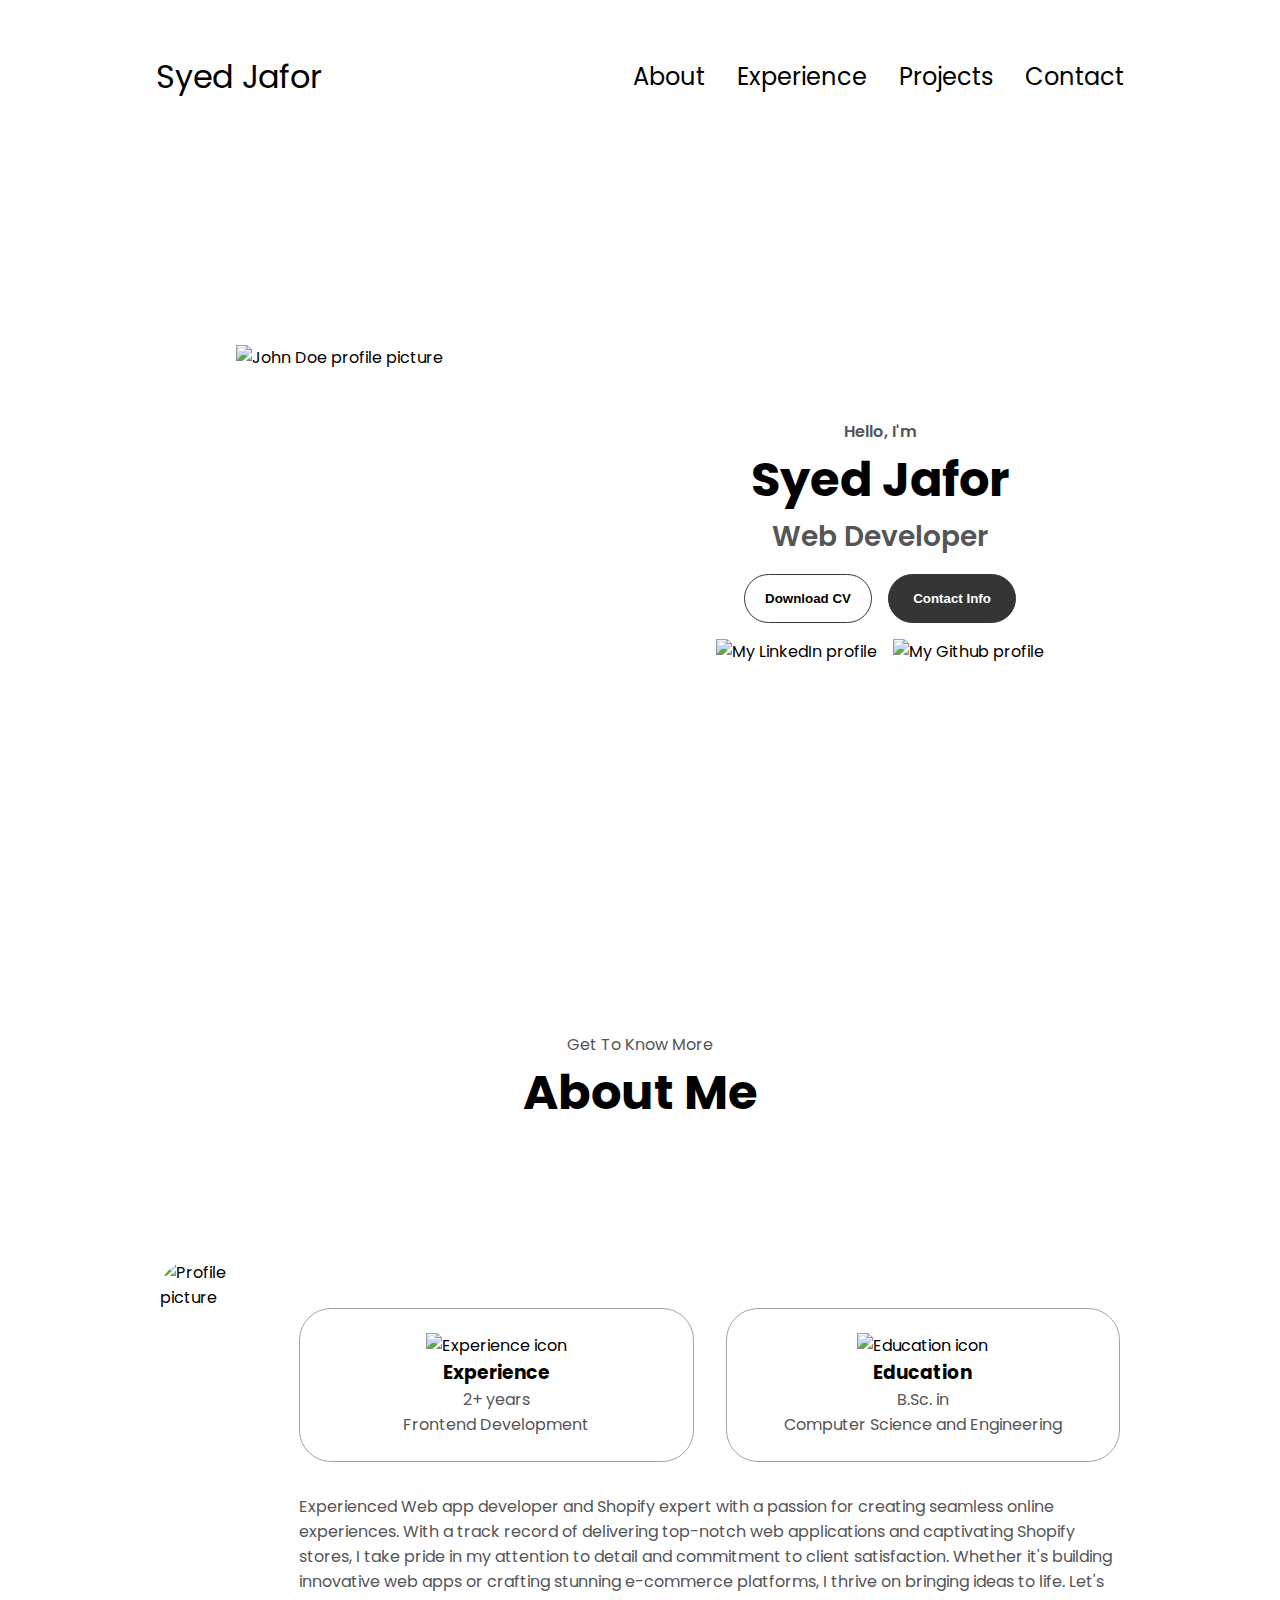
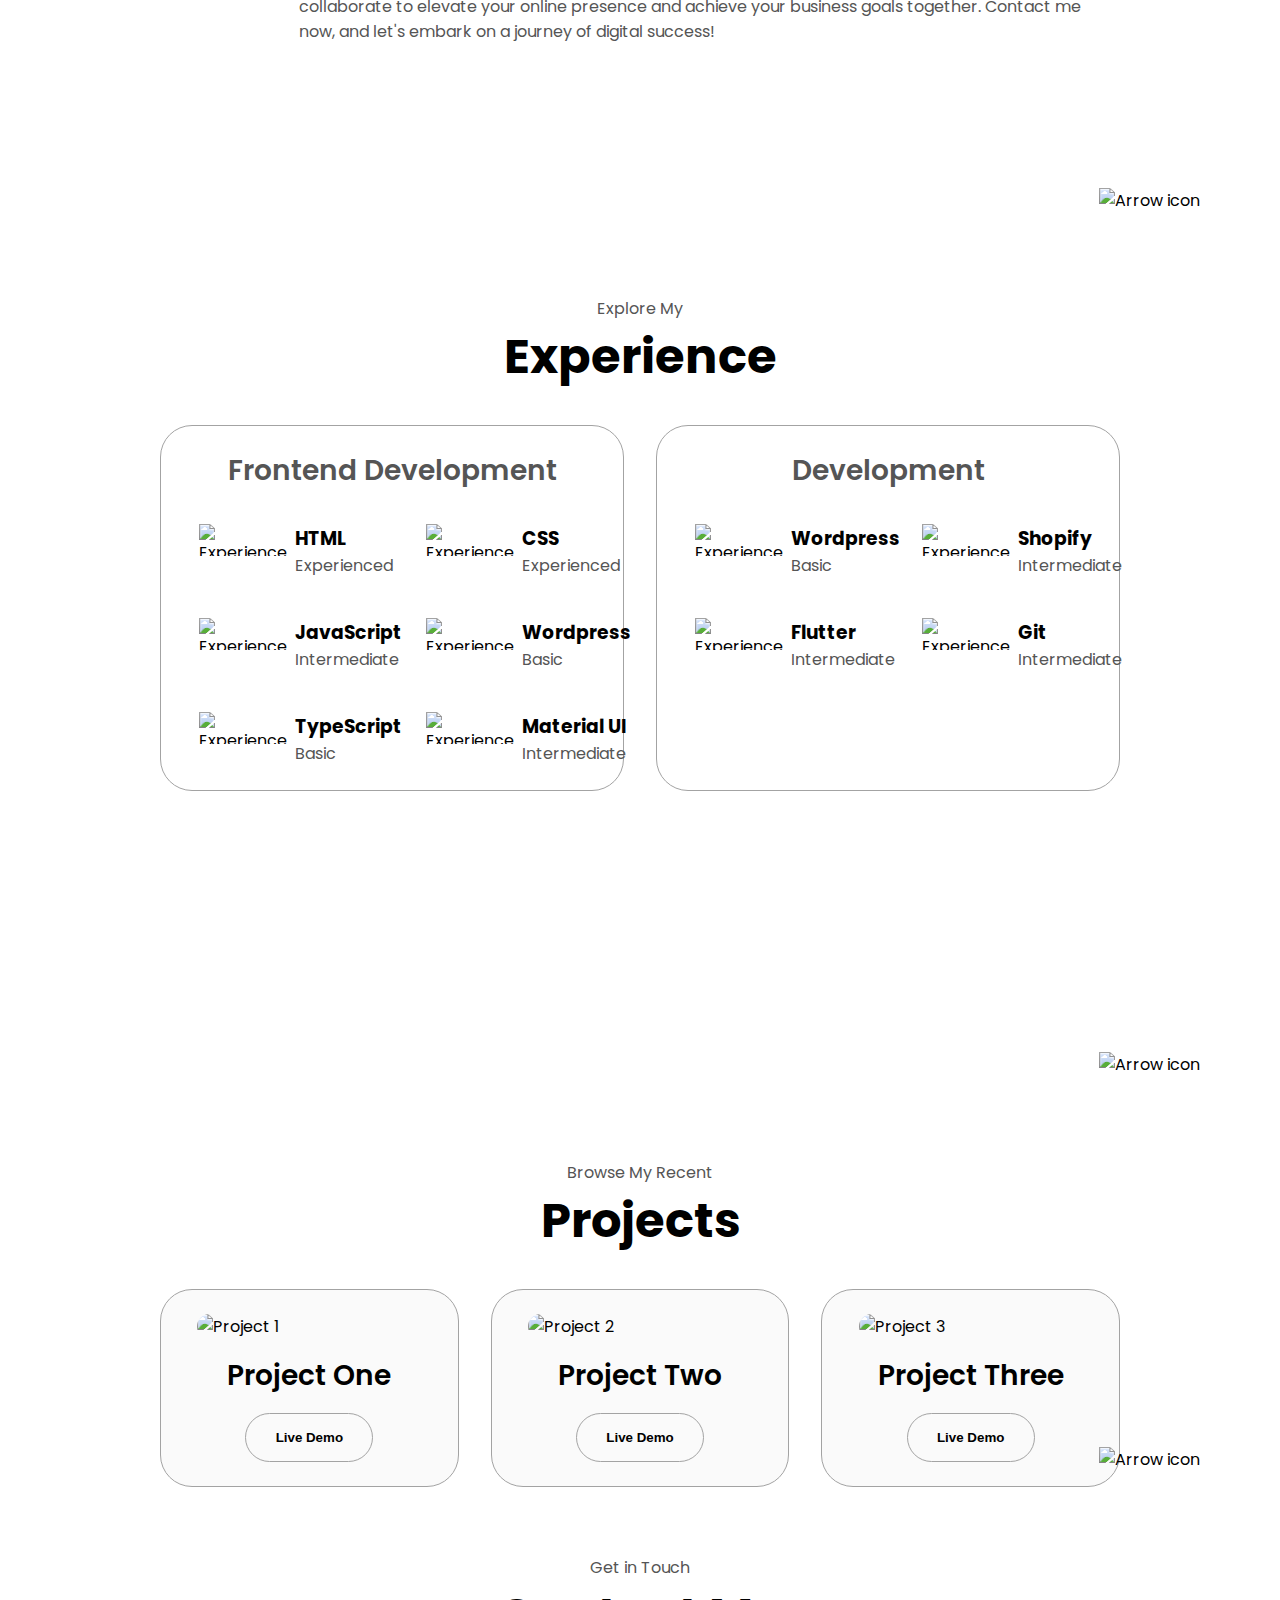
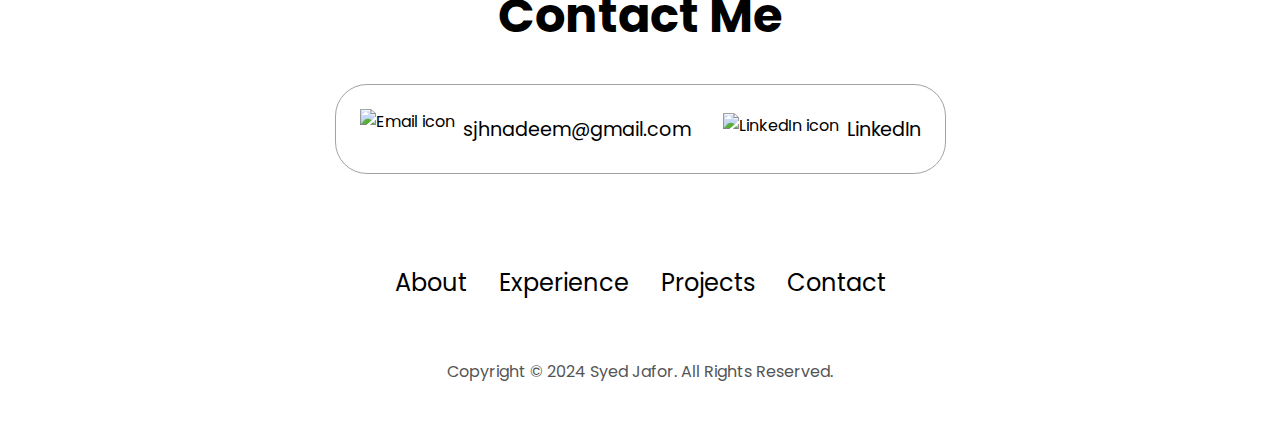
==== index.html @ f8aeab34 "Add files via upload" ====
<!DOCTYPE html>
<html lang="en">
  <head>
    <meta charset="UTF-8" />
    <meta http-equiv="X-UA-Compatible" content="IE=edge" />
    <meta name="viewport" content="width=device-width, initial-scale=1.0" />
    <title>My Portfolio</title>
    <link rel="stylesheet" href="style.css" />
    <link rel="stylesheet" href="mediaqueries.css" />
  </head>
  <body>
    <nav id="desktop-nav">
      <div class="logo">Syed Jafor</div>
      <div>
        <ul class="nav-links">
          <li><a href="#about">About</a></li>
          <li><a href="#experience">Experience</a></li>
          <li><a href="#projects">Projects</a></li>
          <li><a href="#contact">Contact</a></li>
        </ul>
      </div>
    </nav>
    <nav id="hamburger-nav">
      <div class="logo">Syed Jafor</div>
      <div class="hamburger-menu">
        <div class="hamburger-icon" onclick="toggleMenu()">
          <span></span>
          <span></span>
          <span></span>
        </div>
        <div class="menu-links">
          <li><a href="#about" onclick="toggleMenu()">About</a></li>
          <li><a href="#experience" onclick="toggleMenu()">Experience</a></li>
          <li><a href="#projects" onclick="toggleMenu()">Projects</a></li>
          <li><a href="#contact" onclick="toggleMenu()">Contact</a></li>
        </div>
      </div>
    </nav>
    <section id="profile">
      <div class="section__pic-container">
        <img
          src="./assets/profile-pic-syedjafor.png"
          alt="John Doe profile picture"
        />
      </div>
      <div class="section__text">
        <p class="section__text__p1">Hello, I'm</p>
        <h1 class="title">Syed Jafor</h1>
        <p class="section__text__p2">Web Developer</p>
        <div class="btn-container">
          <button
            class="btn btn-color-2"
            onclick="window.open('./assets/Syed_Jafor Hussain_Resume_Final.pdf')"
          >
            Download CV
          </button>
          <button class="btn btn-color-1" onclick="location.href='./#contact'">
            Contact Info
          </button>
        </div>
        <div id="socials-container">
          <img
            src="./assets/linkedin.png"
            alt="My LinkedIn profile"
            class="icon"
            onclick="location.href='https://www.linkedin.com/in/syedjafor/'"
          />
          <img
            src="./assets/github.png"
            alt="My Github profile"
            class="icon"
            onclick="location.href='https://github.com/sjhnadeem'"
          />
        </div>
      </div>
    </section>
    <section id="about">
      <p class="section__text__p1">Get To Know More</p>
      <h1 class="title">About Me</h1>
      <div class="section-container">
        <div class="section__pic-container">
          <img
            src="./assets/about-1.png"
            alt="Profile picture"
            class="about-pic"
          />
        </div>
        <div class="about-details-container">
          <div class="about-containers">
            <div class="details-container">
              <img
                src="./assets/experience.png"
                alt="Experience icon"
                class="icon"
              />
              <h3>Experience</h3>
              <p>2+ years <br />Frontend Development</p>
            </div>
            <div class="details-container">
              <img
                src="./assets/education.png"
                alt="Education icon"
                class="icon"
              />
              <h3>Education</h3>
              <p>B.Sc. in <br />Computer Science and Engineering</p>
            </div>
          </div>
          <div class="text-container">
            <p>
              Experienced Web app developer and Shopify expert with a passion
              for creating seamless online experiences. With a track record of
              delivering top-notch web applications and captivating Shopify
              stores, I take pride in my attention to detail and commitment to
              client satisfaction. Whether it's building innovative web apps or
              crafting stunning e-commerce platforms, I thrive on bringing ideas
              to life. Let's collaborate to elevate your online presence and
              achieve your business goals together. Contact me now, and let's
              embark on a journey of digital success!
            </p>
          </div>
        </div>
      </div>
      <img
        src="./assets/arrow.png"
        alt="Arrow icon"
        class="icon arrow"
        onclick="location.href='./#experience'"
      />
    </section>
    <section id="experience">
      <p class="section__text__p1">Explore My</p>
      <h1 class="title">Experience</h1>
      <div class="experience-details-container">
        <div class="about-containers">
          <div class="details-container">
            <h2 class="experience-sub-title">Frontend Development</h2>
            <div class="article-container">
              <article>
                <img
                  src="./assets/checkmark.png"
                  alt="Experience icon"
                  class="icon"
                />
                <div>
                  <h3>HTML</h3>
                  <p>Experienced</p>
                </div>
              </article>
              <article>
                <img
                  src="./assets/checkmark.png"
                  alt="Experience icon"
                  class="icon"
                />
                <div>
                  <h3>CSS</h3>
                  <p>Experienced</p>
                </div>
              </article>
              <article>
                <img
                  src="./assets/checkmark.png"
                  alt="Experience icon"
                  class="icon"
                />
                <div>
                  <h3>JavaScript</h3>
                  <p>Intermediate</p>
                </div>
              </article>
              <article>
                <img
                  src="./assets/checkmark.png"
                  alt="Experience icon"
                  class="icon"
                />
                <div>
                  <h3>Wordpress</h3>
                  <p>Basic</p>
                </div>
              </article>
              <article>
                <img
                  src="./assets/checkmark.png"
                  alt="Experience icon"
                  class="icon"
                />
                <div>
                  <h3>TypeScript</h3>
                  <p>Basic</p>
                </div>
              </article>
              <article>
                <img
                  src="./assets/checkmark.png"
                  alt="Experience icon"
                  class="icon"
                />
                <div>
                  <h3>Material UI</h3>
                  <p>Intermediate</p>
                </div>
              </article>
            </div>
          </div>
          <div class="details-container">
            <h2 class="experience-sub-title">Development</h2>
            <div class="article-container">
              <article>
                <img
                  src="./assets/checkmark.png"
                  alt="Experience icon"
                  class="icon"
                />
                <div>
                  <h3>Wordpress</h3>
                  <p>Basic</p>
                </div>
              </article>
              <article>
                <img
                  src="./assets/checkmark.png"
                  alt="Experience icon"
                  class="icon"
                />
                <div>
                  <h3>Shopify</h3>
                  <p>Intermediate</p>
                </div>
              </article>
              <article>
                <img
                  src="./assets/checkmark.png"
                  alt="Experience icon"
                  class="icon"
                />
                <div>
                  <h3>Flutter</h3>
                  <p>Intermediate</p>
                </div>
              </article>
              <article>
                <img
                  src="./assets/checkmark.png"
                  alt="Experience icon"
                  class="icon"
                />
                <div>
                  <h3>Git</h3>
                  <p>Intermediate</p>
                </div>
              </article>
            </div>
          </div>
        </div>
      </div>
      <img
        src="./assets/arrow.png"
        alt="Arrow icon"
        class="icon arrow"
        onclick="location.href='./#projects'"
      />
    </section>
    <section id="projects">
      <p class="section__text__p1">Browse My Recent</p>
      <h1 class="title">Projects</h1>
      <div class="experience-details-container">
        <div class="about-containers">
          <div class="details-container color-container">
            <div class="article-container">
              <img
                src="./assets/project-1.jpg"
                alt="Project 1"
                class="project-img"
              />
            </div>
            <h2 class="experience-sub-title project-title">Project One</h2>
            <div class="btn-container">
              <button
                class="btn btn-color-2 project-btn"
                onclick="location.href='https://constructivecapitalgroup.co.uk/'"
              >
                Live Demo
              </button>
            </div>
          </div>
          <div class="details-container color-container">
            <div class="article-container">
              <img
                src="./assets/project-2.jpg"
                alt="Project 2"
                class="project-img"
              />
            </div>
            <h2 class="experience-sub-title project-title">Project Two</h2>
            <div class="btn-container">
              <button
                class="btn btn-color-2 project-btn"
                onclick="location.href='https://evergreenrecruitment.co.uk/'"
              >
                Live Demo
              </button>
            </div>
          </div>
          <div class="details-container color-container">
            <div class="article-container">
              <img
                src="./assets/project-3.jpg"
                alt="Project 3"
                class="project-img"
              />
            </div>
            <h2 class="experience-sub-title project-title">Project Three</h2>
            <div class="btn-container">
              <button
                class="btn btn-color-2 project-btn"
                onclick="location.href='https://partmasterdirect.com/'"
              >
                Live Demo
              </button>
            </div>
          </div>
        </div>
      </div>

      <img
        src="./assets/arrow.png"
        alt="Arrow icon"
        class="icon arrow"
        onclick="location.href='./#contact'"
      />
    </section>
    <section id="contact">
      <p class="section__text__p1">Get in Touch</p>
      <h1 class="title">Contact Me</h1>
      <div class="contact-info-upper-container">
        <div class="contact-info-container">
          <img
            src="./assets/email.png"
            alt="Email icon"
            class="icon contact-icon email-icon"
          />
          <p><a href="mailto:examplemail@gmail.com">sjhnadeem@gmail.com</a></p>
        </div>
        <div class="contact-info-container">
          <img
            src="./assets/linkedin.png"
            alt="LinkedIn icon"
            class="icon contact-icon"
          />
          <p><a href="https://www.linkedin.com/in/syedjafor/">LinkedIn</a></p>
        </div>
      </div>
    </section>
    <footer>
      <nav>
        <div class="nav-links-container">
          <ul class="nav-links">
            <li><a href="#about">About</a></li>
            <li><a href="#experience">Experience</a></li>
            <li><a href="#projects">Projects</a></li>
            <li><a href="#contact">Contact</a></li>
          </ul>
        </div>
      </nav>
      <p>Copyright &#169; 2024 Syed Jafor. All Rights Reserved.</p>
    </footer>
    <script src="script.js"></script>
  </body>
</html>
---- style.css ----
/* GENERAL */

@import url("https://fonts.googleapis.com/css2?family=Poppins:wght@300;400;500;600&display=swap");

* {
  margin: 0;
  padding: 0;
}

body {
  font-family: "Poppins", sans-serif;
}

html {
  scroll-behavior: smooth;
}

p {
  color: rgb(85, 85, 85);
}

/* TRANSITION */

a,
.btn {
  transition: all 300ms ease;
}

/* DESKTOP NAV */

nav,
.nav-links {
  display: flex;
}

nav {
  justify-content: space-around;
  align-items: center;
  height: 17vh;
}

.nav-links {
  gap: 2rem;
  list-style: none;
  font-size: 1.5rem;
}

a {
  color: black;
  text-decoration: none;
  text-decoration-color: white;
}

a:hover {
  color: grey;
  text-decoration: underline;
  text-underline-offset: 1rem;
  text-decoration-color: rgb(181, 181, 181);
}

.logo {
  font-size: 2rem;
}

.logo:hover {
  cursor: default;
}

/* HAMBURGER MENU */

#hamburger-nav {
  display: none;
}

.hamburger-menu {
  position: relative;
  display: inline-block;
}

.hamburger-icon {
  display: flex;
  flex-direction: column;
  justify-content: space-between;
  height: 24px;
  width: 30px;
  cursor: pointer;
}

.hamburger-icon span {
  width: 100%;
  height: 2px;
  background-color: black;
  transition: all 0.3 ease-in-out;
}

.menu-links {
  position: absolute;
  top: 100%;
  right: 0;
  background-color: white;
  width: fit-content;
  max-height: 0;
  overflow: hidden;
  transition: all 0.3 ease-in-out;
}

.menu-links a {
  display: block;
  padding: 10px;
  text-align: center;
  font-size: 1.5rem;
  color: black;
  text-decoration: none;
  transition: all 0.3 ease-in-out;
}

.menu-links li {
  list-style: none;
}

.menu-links.open {
  max-height: 300px;
}

.hamburger-icon.open span:first-child {
  transform: rotate(45deg) translate(10px, 5px);
}

.hamburger-icon.open span:nth-child(2) {
  opacity: 0;
}

.hamburger-icon.open span:last-child {
  transform: rotate(-45deg) translate(10px, -5px);
}

.hamburger-icon span:first-child {
  transform: none;
}

.hamburger-icon span:first-child {
  opacity: 1;
}

.hamburger-icon span:first-child {
  transform: none;
}

/* SECTIONS */

section {
  padding-top: 4vh;
  height: 96vh;
  margin: 0 10rem;
  box-sizing: border-box;
  min-height: fit-content;
}

.section-container {
  display: flex;
}

/* PROFILE SECTION */

#profile {
  display: flex;
  justify-content: center;
  gap: 5rem;
  height: 80vh;
}

.section__pic-container {
  display: flex;
  height: 400px;
  width: 400px;
  margin: auto 0;
}

.section__text {
  align-self: center;
  text-align: center;
}

.section__text p {
  font-weight: 600;
}

.section__text__p1 {
  text-align: center;
}

.section__text__p2 {
  font-size: 1.75rem;
  margin-bottom: 1rem;
}

.title {
  font-size: 3rem;
  text-align: center;
}

#socials-container {
  display: flex;
  justify-content: center;
  margin-top: 1rem;
  gap: 1rem;
}

/* ICONS */

.icon {
  cursor: pointer;
  height: 2rem;
}

/* BUTTONS */

.btn-container {
  display: flex;
  justify-content: center;
  gap: 1rem;
}

.btn {
  font-weight: 600;
  transition: all 300ms ease;
  padding: 1rem;
  width: 8rem;
  border-radius: 2rem;
}

.btn-color-1,
.btn-color-2 {
  border: rgb(53, 53, 53) 0.1rem solid;
}

.btn-color-1:hover,
.btn-color-2:hover {
  cursor: pointer;
}

.btn-color-1,
.btn-color-2:hover {
  background: rgb(53, 53, 53);
  color: white;
}

.btn-color-1:hover {
  background: rgb(0, 0, 0);
}

.btn-color-2 {
  background: none;
}

.btn-color-2:hover {
  border: rgb(255, 255, 255) 0.1rem solid;
}

.btn-container {
  gap: 1rem;
}

/* ABOUT SECTION */

#about {
  position: relative;
}

.about-containers {
  gap: 2rem;
  margin-bottom: 2rem;
  margin-top: 2rem;
}

.about-details-container {
  justify-content: center;
  flex-direction: column;
}

.about-containers,
.about-details-container {
  display: flex;
}

.about-pic {
  border-radius: 2rem;
}

.arrow {
  position: absolute;
  right: -5rem;
  bottom: 2.5rem;
}

.details-container {
  padding: 1.5rem;
  flex: 1;
  background: white;
  border-radius: 2rem;
  border: rgb(53, 53, 53) 0.1rem solid;
  border-color: rgb(163, 163, 163);
  text-align: center;
}

.section-container {
  gap: 4rem;
  height: 80%;
}

.section__pic-container {
  height: 400px;
  width: 400px;
  margin: auto 0;
}

/* EXPERIENCE SECTION */

#experience {
  position: relative;
}

.experience-sub-title {
  color: rgb(85, 85, 85);
  font-weight: 600;
  font-size: 1.75rem;
  margin-bottom: 2rem;
}

.experience-details-container {
  display: flex;
  justify-content: center;
  flex-direction: column;
}

.article-container {
  display: flex;
  text-align: initial;
  flex-wrap: wrap;
  flex-direction: row;
  gap: 2.5rem;
  justify-content: space-around;
}

article {
  display: flex;
  width: 10rem;
  justify-content: space-around;
  gap: 0.5rem;
}

article .icon {
  cursor: default;
}

/* PROJECTS SECTION */

#projects {
  position: relative;
}

.color-container {
  border-color: rgb(163, 163, 163);
  background: rgb(250, 250, 250);
}

.project-img {
  border-radius: 2rem;
  width: 90%;
  height: 90%;
}

.project-title {
  margin: 1rem;
  color: black;
}

.project-btn {
  color: black;
  border-color: rgb(163, 163, 163);
}

/* CONTACT */

#contact {
  display: flex;
  justify-content: center;
  flex-direction: column;
  height: 70vh;
}

.contact-info-upper-container {
  display: flex;
  justify-content: center;
  border-radius: 2rem;
  border: rgb(53, 53, 53) 0.1rem solid;
  border-color: rgb(163, 163, 163);
  background: (250, 250, 250);
  margin: 2rem auto;
  padding: 0.5rem;
}

.contact-info-container {
  display: flex;
  align-items: center;
  justify-content: center;
  gap: 0.5rem;
  margin: 1rem;
}

.contact-info-container p {
  font-size: larger;
}

.contact-icon {
  cursor: default;
}

.email-icon {
  height: 2.5rem;
}

/* FOOTER SECTION */

footer {
  height: 26vh;
  margin: 0 1rem;
}

footer p {
  text-align: center;
}
---- mediaqueries.css ----
@media screen and (max-width: 1400px) {
  #profile {
    height: 83vh;
    margin-bottom: 6rem;
  }
  .about-containers {
    flex-wrap: wrap;
  }
  #contact,
  #projects {
    height: fit-content;
  }
}

@media screen and (max-width: 1200px) {
  #desktop-nav {
    display: none;
  }
  #hamburger-nav {
    display: flex;
  }
  #experience,
  .experience-details-container {
    margin-top: 2rem;
  }
  #profile,
  .section-container {
    display: block;
  }
  .arrow {
    display: none;
  }
  section,
  .section-container {
    height: fit-content;
  }
  section {
    margin: 0 5%;
  }
  .section__pic-container {
    width: 275px;
    height: 275px;
    margin: 0 auto 2rem;
  }
  .about-containers {
    margin-top: 0;
  }
}

@media screen and (max-width: 600px) {
  #contact,
  footer {
    height: 40vh;
  }
  #profile {
    height: 83vh;
    margin-bottom: 0;
  }
  article {
    font-size: 1rem;
  }
  footer nav {
    height: fit-content;
    margin-bottom: 2rem;
  }
  .about-containers,
  .contact-info-upper-container,
  .btn-container {
    flex-wrap: wrap;
  }
  .contact-info-container {
    margin: 0;
  }
  .contact-info-container p,
  .nav-links li a {
    font-size: 1rem;
  }
  .experience-sub-title {
    font-size: 1.25rem;
  }
  .logo {
    font-size: 1.5rem;
  }
  .nav-links {
    flex-direction: column;
    gap: 0.5rem;
    text-align: center;
  }
  .section__pic-container {
    width: auto;
    height: 46vw;
    justify-content: center;
  }
  .section__text__p2 {
    font-size: 1.25rem;
  }
  .title {
    font-size: 2rem;
  }
  .text-container {
    text-align: justify;
  }
}
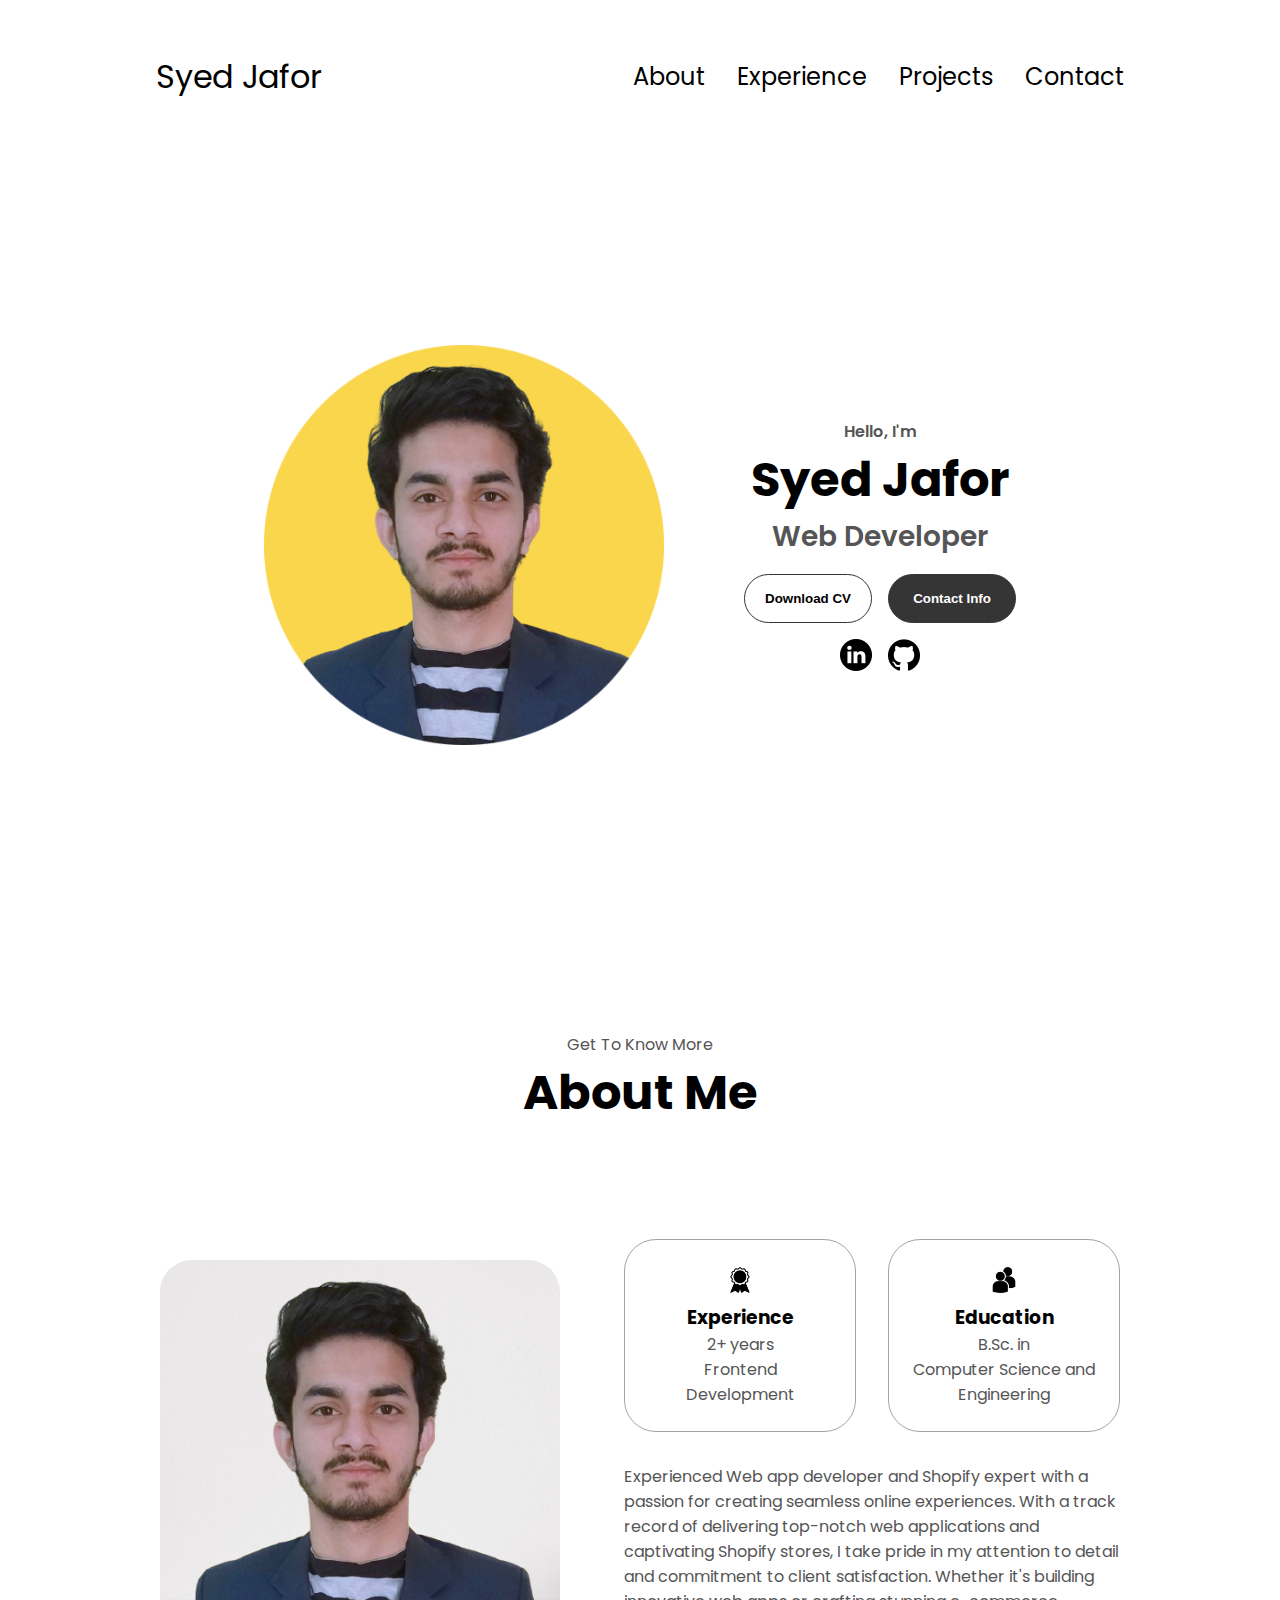
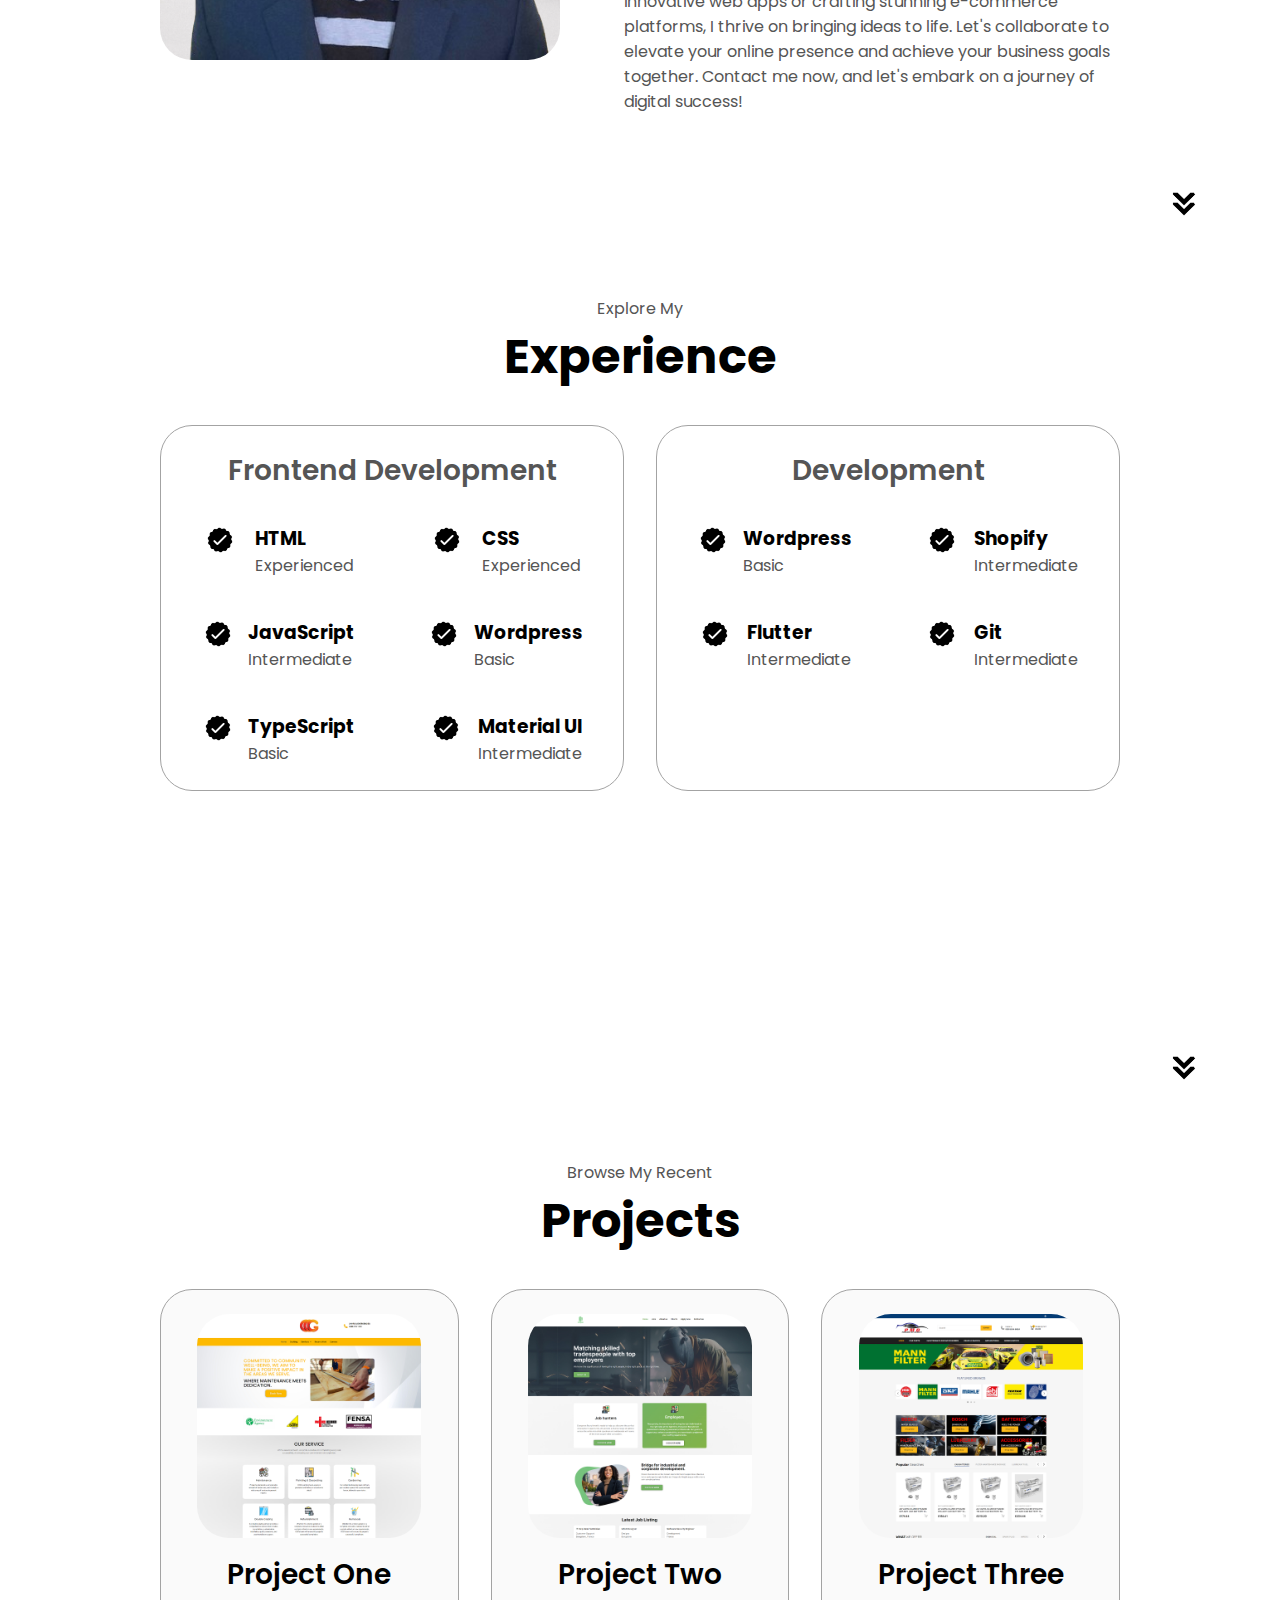
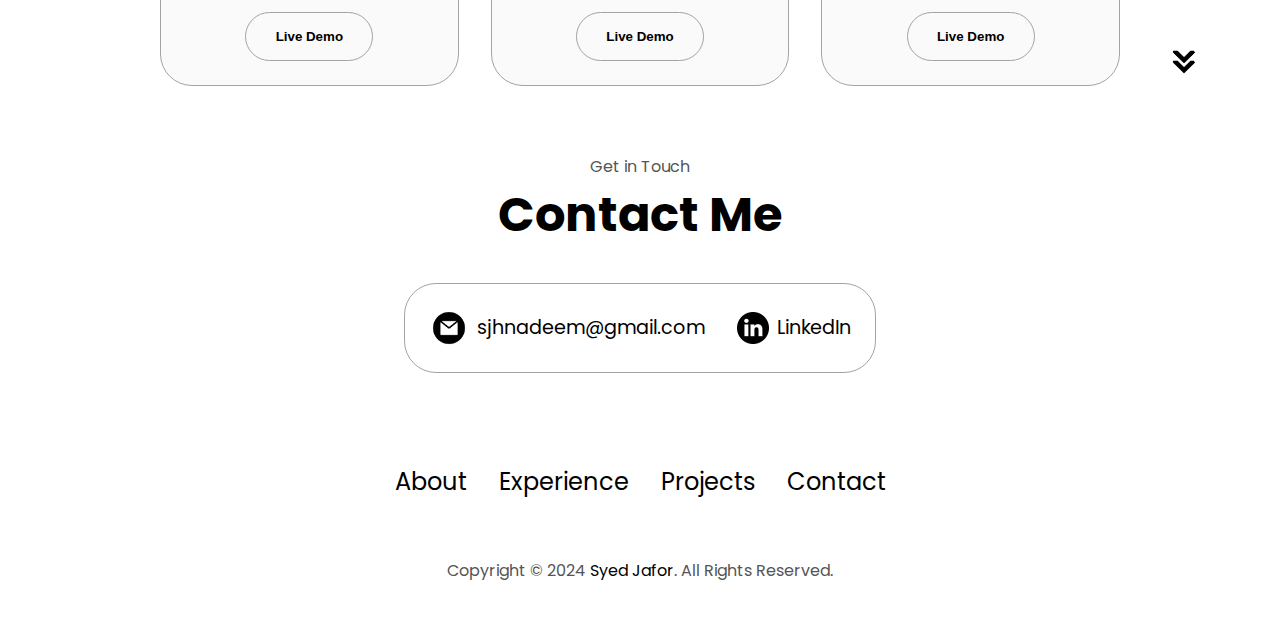
==== commit e1362fe4: "Update index.html" ====
--- a/index.html
+++ b/index.html
@@ -364,7 +364,7 @@
           </ul>
         </div>
       </nav>
-      <p>Copyright &#169; 2024 Syed Jafor. All Rights Reserved.</p>
+      <p>Copyright &#169; 2024 <a href="https://sjhnadeem.github.io/">Syed Jafor</a>. All Rights Reserved.</p>
     </footer>
     <script src="script.js"></script>
   </body>
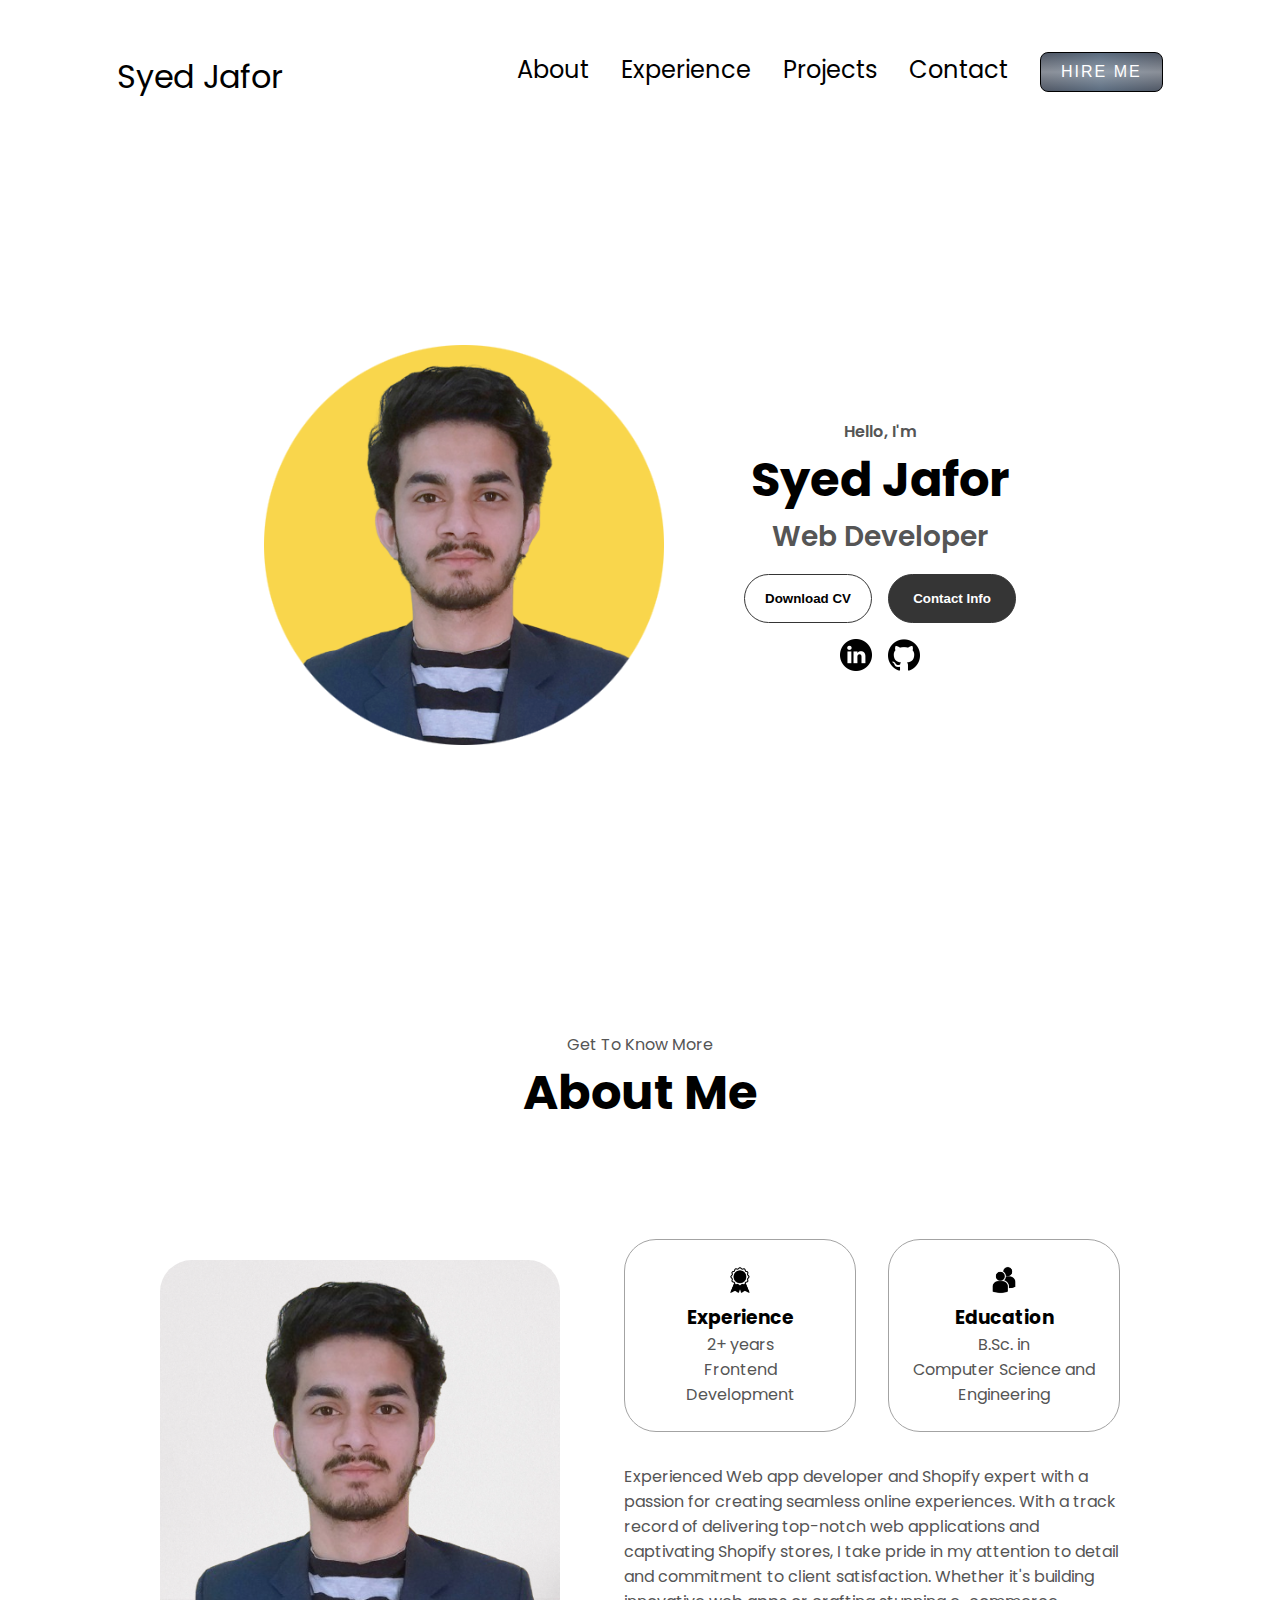
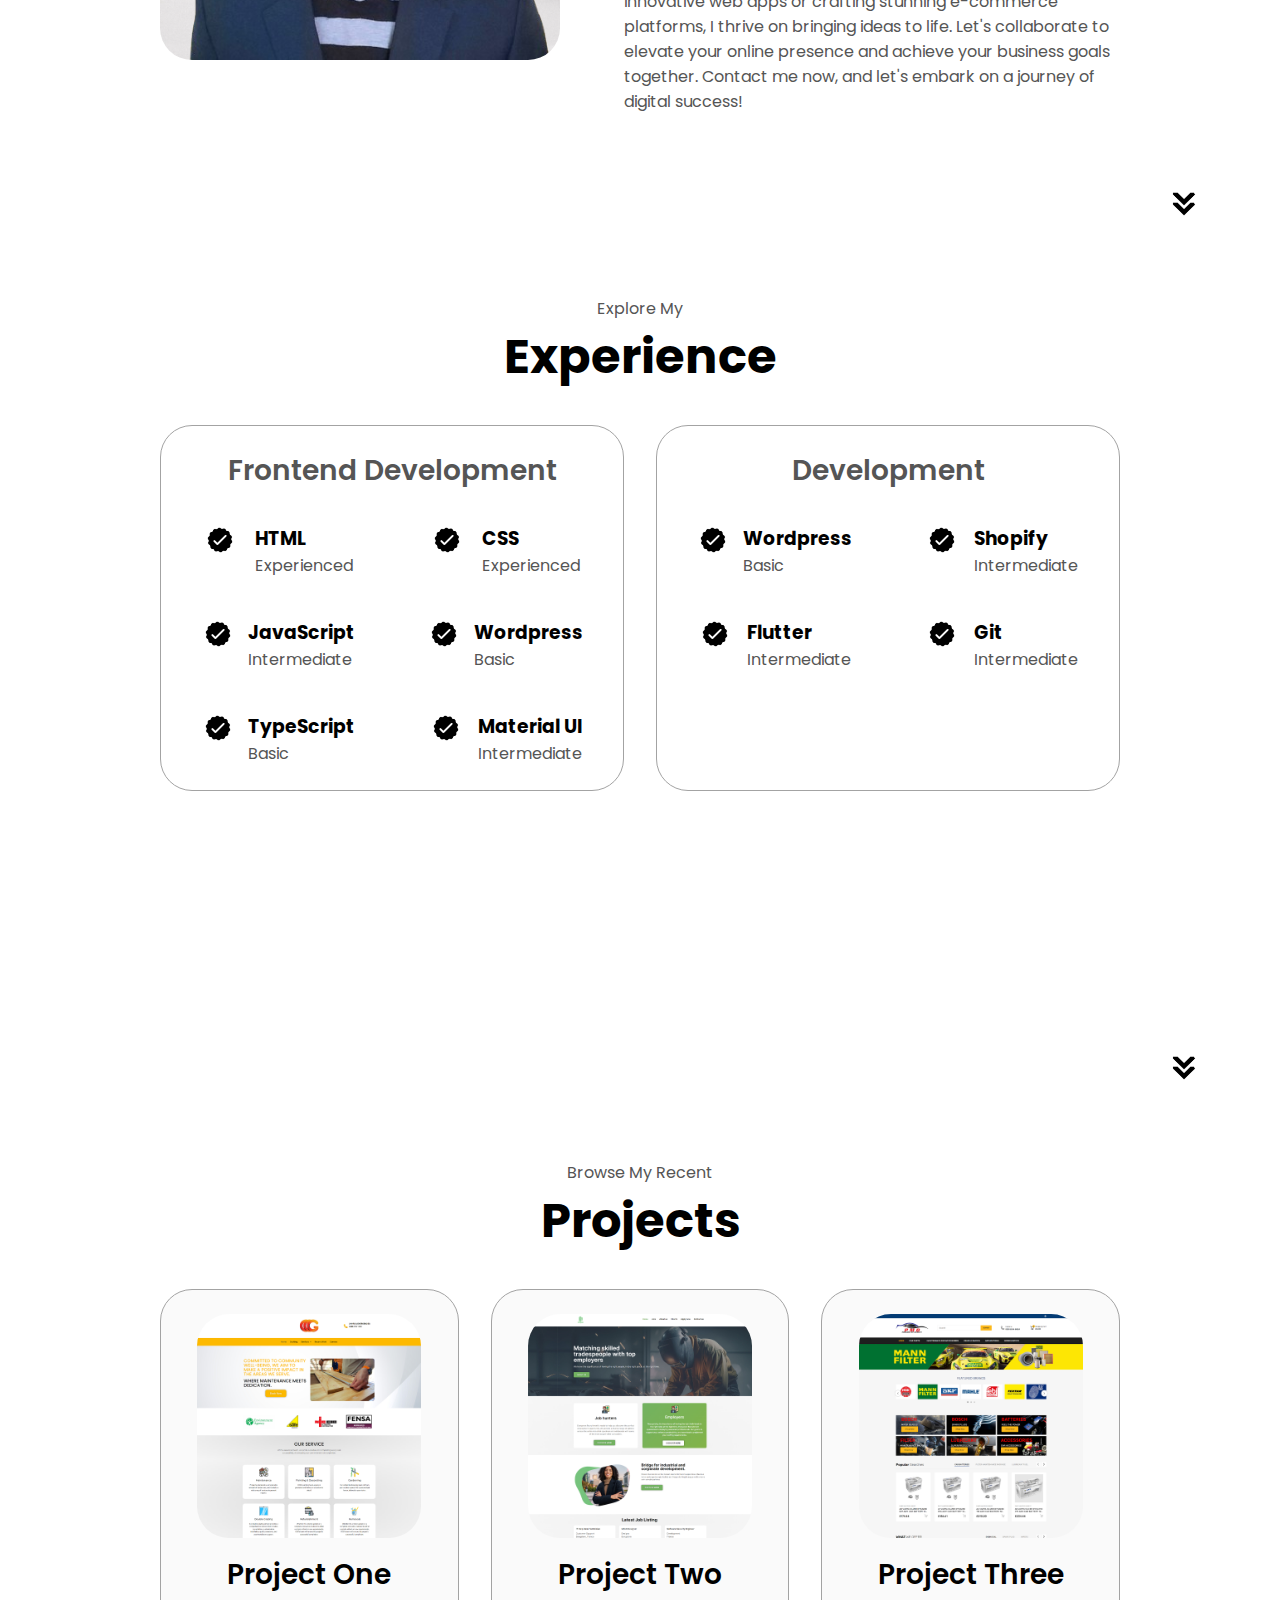
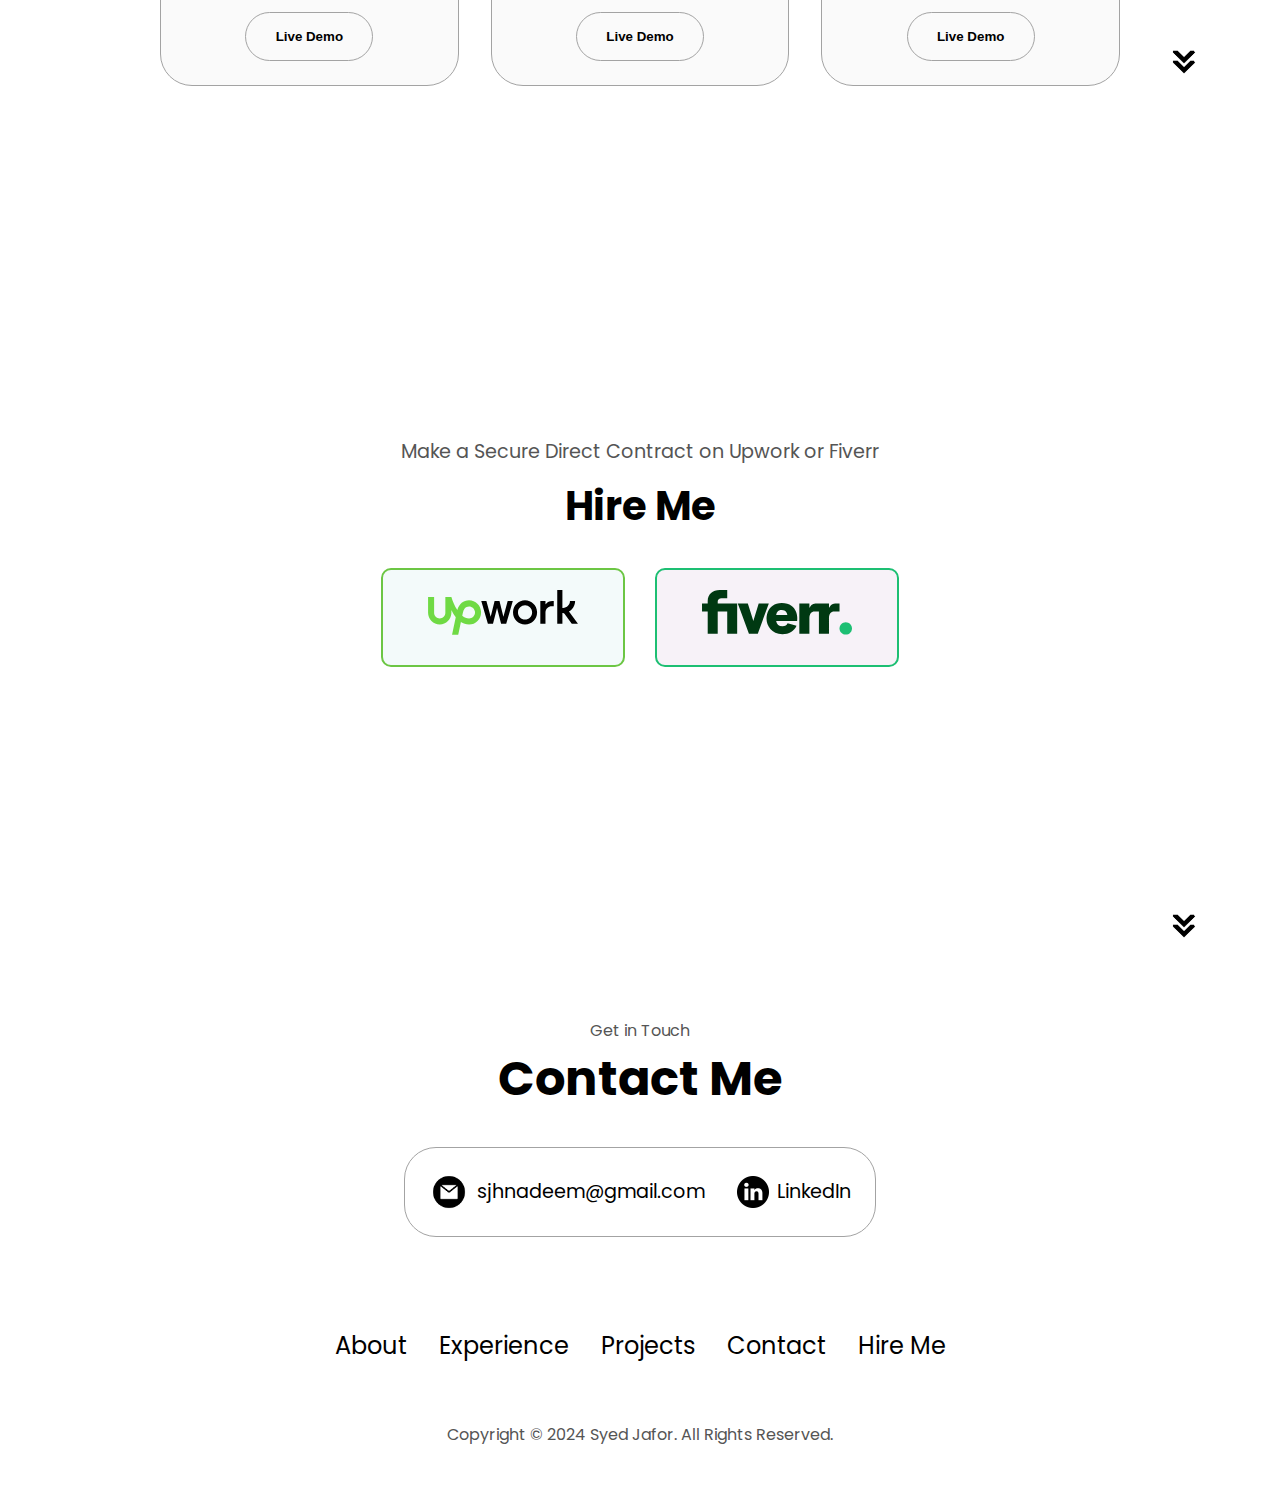
==== commit 16b6cd93: "hire me btn added" ====
--- a/index.html
+++ b/index.html
@@ -17,6 +17,8 @@
           <li><a href="#experience">Experience</a></li>
           <li><a href="#projects">Projects</a></li>
           <li><a href="#contact">Contact</a></li>
+          <li><a href="#hire" class="hire-me-btn">Hire Me</a></li>
+          </li>
         </ul>
       </div>
     </nav>
@@ -33,6 +35,7 @@
           <li><a href="#experience" onclick="toggleMenu()">Experience</a></li>
           <li><a href="#projects" onclick="toggleMenu()">Projects</a></li>
           <li><a href="#contact" onclick="toggleMenu()">Contact</a></li>
+          <li><a href="#hire" class="hire-me-btn" onclick="toggleMenu()">Hire Me</a></li>
         </div>
       </div>
     </nav>
@@ -328,10 +331,32 @@
         src="./assets/arrow.png"
         alt="Arrow icon"
         class="icon arrow"
+        onclick="location.href='./#hire'"
+      />
+    </section>
+    <section id="hire">
+  <p class="section__text__p1">Make a Secure Direct Contract on Upwork or Fiverr</p>
+  <h1 class="title">Hire Me</h1>
+  
+  <div class="info-upper-container">
+    <!-- Upwork Section -->
+    <a href="https://shorturl.at/X0ENa" class="info-container upwork" target="_blank">
+      <img src="./assets/upwork.svg" alt="Upwork icon" class="icon" />
+    </a>
+
+    <!-- Fiverr Section -->
+    <a href="https://www.fiverr.com/syedjafor" class="info-container fiverr" target="_blank">
+      <img src="./assets/fiverr-2.svg" alt="Fiverr icon" class="icon" />
+    </a>
+  </div>
+  <img
+        src="./assets/arrow.png"
+        alt="Arrow icon"
+        class="icon arrow"
         onclick="location.href='./#contact'"
       />
-    </section>
-    <section id="contact">
+</section>
+<section id="contact">
       <p class="section__text__p1">Get in Touch</p>
       <h1 class="title">Contact Me</h1>
       <div class="contact-info-upper-container">
@@ -341,7 +366,7 @@
             alt="Email icon"
             class="icon contact-icon email-icon"
           />
-          <p><a href="mailto:examplemail@gmail.com">sjhnadeem@gmail.com</a></p>
+          <p><a href="mailto:sjhnadeem@gmail.com">sjhnadeem@gmail.com</a></p>
         </div>
         <div class="contact-info-container">
           <img
@@ -361,10 +386,11 @@
             <li><a href="#experience">Experience</a></li>
             <li><a href="#projects">Projects</a></li>
             <li><a href="#contact">Contact</a></li>
+             <li><a href="#hire" >Hire Me</a></li>
           </ul>
         </div>
       </nav>
-      <p>Copyright &#169; 2024 <a href="https://sjhnadeem.github.io/">Syed Jafor</a>. All Rights Reserved.</p>
+      <p>Copyright &#169; 2024 Syed Jafor. All Rights Reserved.</p>
     </footer>
     <script src="script.js"></script>
   </body>
--- a/style.css
+++ b/style.css
@@ -26,6 +26,72 @@
   transition: all 300ms ease;
 }
 
+/* hire me btn */
+.hire-me-btn {
+  /* Button color */
+  color: #fff; /* Text color */
+  padding: 10px 20px; /* Padding */
+  border: none; /* Remove border */
+  border-radius: 5px; /* Rounded corners */
+  font-size: 16px; /* Font size */
+  cursor: pointer; /* Pointer on hover */
+  position: relative; /* Required for absolute positioning of glow */
+  outline: none; /* Remove outline */
+  transition: transform 0.2s; /* Smooth transformation */
+}
+
+/* Glowing effect */
+.hire-me-btn {
+  position: relative;
+  display: inline-block;
+  padding: 10px 20px;
+  color: #fff;
+  text-transform: uppercase;
+  text-decoration: none;
+  font-family: sans-serif;
+  font-size: 16px;
+  letter-spacing: 2px;
+  background: linear-gradient(to left, #141e30 0%, #243b55 51%, #141e30 100%);
+  border-radius: 8px;
+  border: 1px solid #000;
+  overflow: hidden;
+  transition: 0.5s;
+}
+
+.hire-me-btn:hover {
+  color: #fff;
+  background: #000;
+  box-shadow: 0 0 25px #ff005e, 0 0 50px #ff005e, 0 0 100px #ff005e;
+  transition-delay: 0s;
+}
+
+.hire-me-btn:before {
+  content: "";
+  position: absolute;
+  top: -50%;
+  left: -50%;
+  width: 200%;
+  height: 200%;
+  background: linear-gradient(
+    0deg,
+    transparent,
+    rgba(255, 255, 255, 0.5),
+    transparent
+  );
+  transform-origin: bottom right;
+  animation: animate 2s linear infinite;
+}
+
+@keyframes animate {
+  0% {
+    transform: rotate(0deg);
+  }
+  100% {
+    transform: rotate(360deg);
+  }
+}
+
+/*Hire btn end/*
 /* DESKTOP NAV */
 
 nav,
@@ -380,6 +446,84 @@
   border-color: rgb(163, 163, 163);
 }
 
+/* Hire Me */
+#hire {
+  position: relative;
+  text-align: center;
+  display: flex;
+  flex-direction: column;
+  align-items: center;
+  justify-content: center;
+}
+
+#hire .section__text__p1 {
+  font-size: 1.2em;
+  margin-bottom: 10px;
+}
+
+#hire .title {
+  font-size: 2.5em;
+  font-weight: bold;
+}
+
+/* Flexbox container for both sections */
+#hire .info-upper-container {
+  display: flex;
+  justify-content: center;
+  gap: 30px;
+  flex-wrap: wrap; /* Allow wrapping for smaller screens */
+  margin: 2rem auto;
+}
+
+#hire .info-container {
+  display: flex;
+  flex-direction: column;
+  align-items: center;
+  justify-content: center;
+  width: 200px;
+  padding: 20px;
+  border-radius: 10px;
+  text-align: center;
+  background-color: #f5f5f5;
+  transition: transform 0.3s ease, box-shadow 0.3s ease;
+  cursor: pointer;
+  text-decoration: none;
+  color: inherit;
+}
+
+#hire .info-container:hover {
+  transform: translateY(-5px);
+  box-shadow: 0 10px 20px rgba(0, 0, 0, 0.1);
+}
+
+#hire .info-container img {
+  width: 150px;
+  height: auto;
+  margin-bottom: 10px;
+}
+
+/* Upwork section within #hire */
+#hire .upwork {
+  background-color: #f3fafa;
+  border: 2px solid #6cc644;
+}
+
+#hire .upwork:hover {
+  background-color: #6cc644;
+  color: white;
+}
+
+/* Fiverr section within #hire */
+#hire .fiverr {
+  background-color: #f7f2f8;
+  border: 2px solid #1dbf73;
+}
+
+#hire .fiverr:hover {
+  background-color: #1dbf73;
+  color: white;
+}
+
 /* CONTACT */
 
 #contact {
